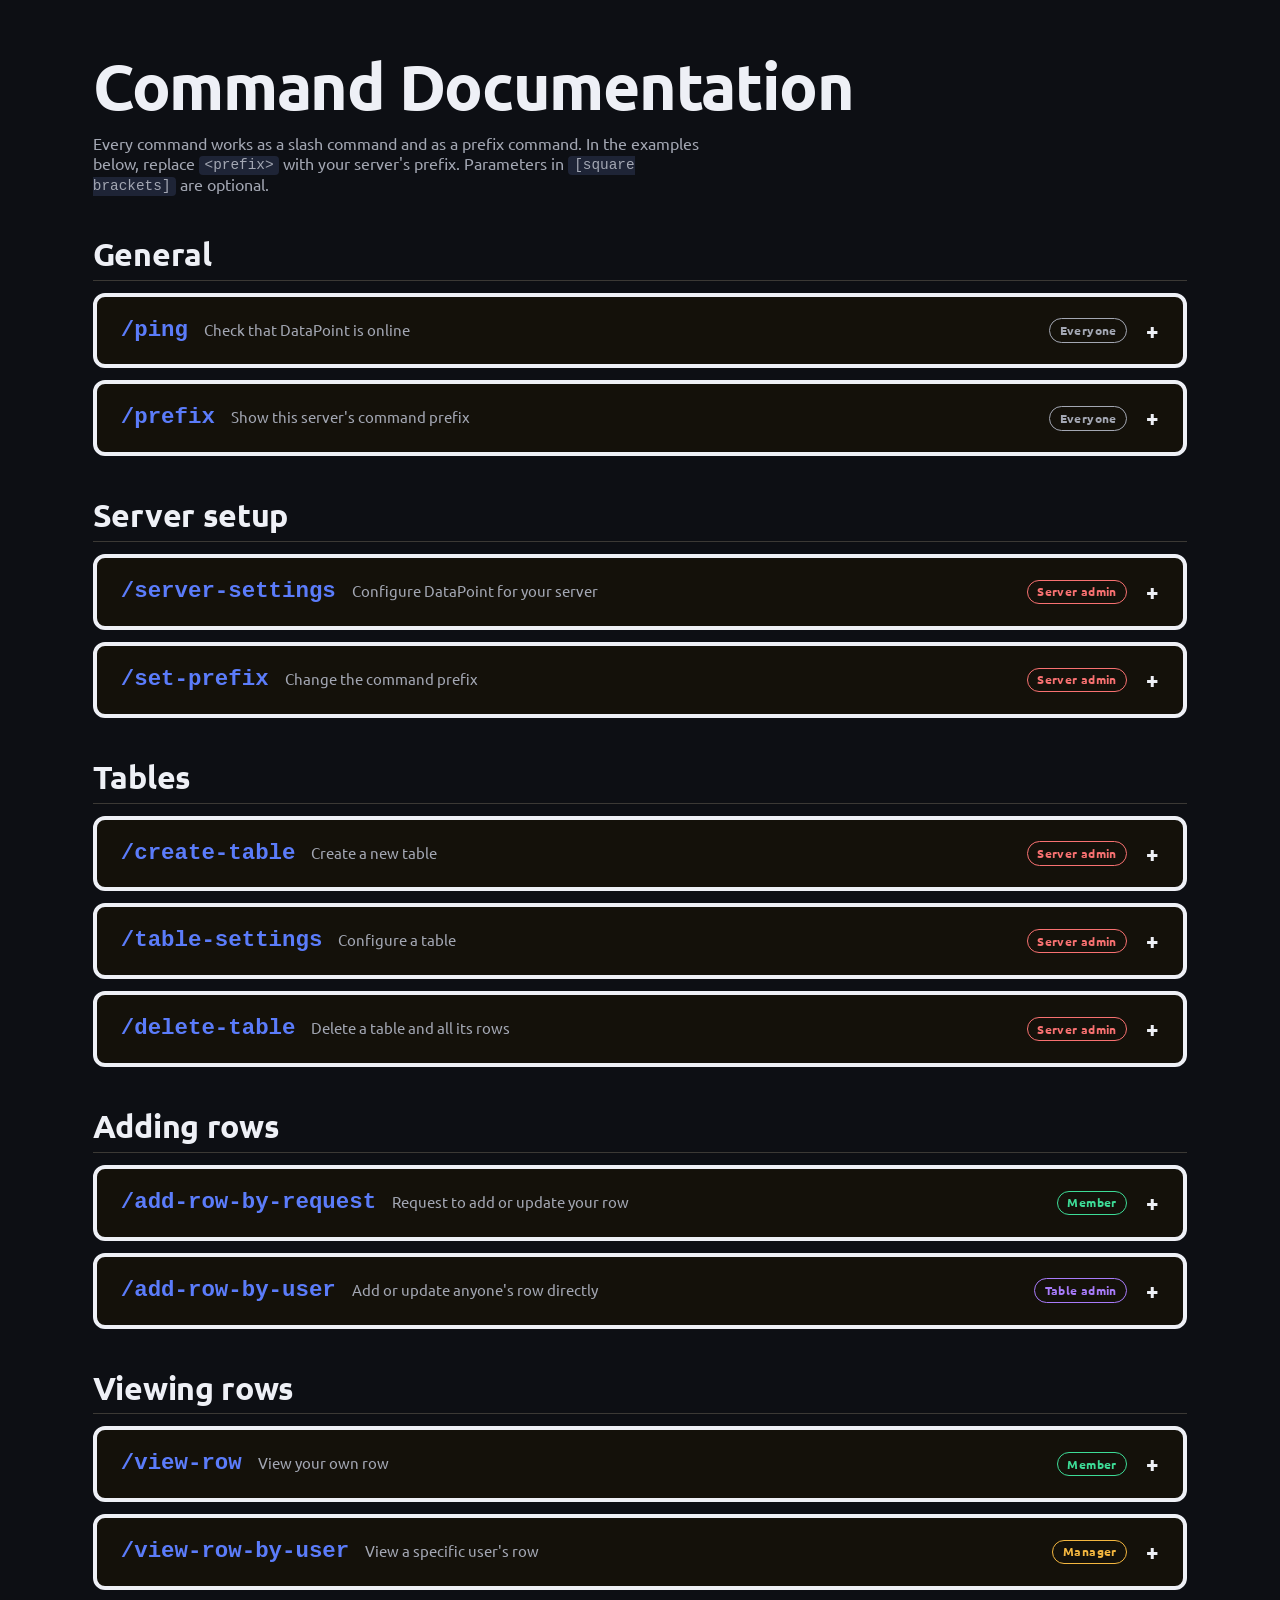
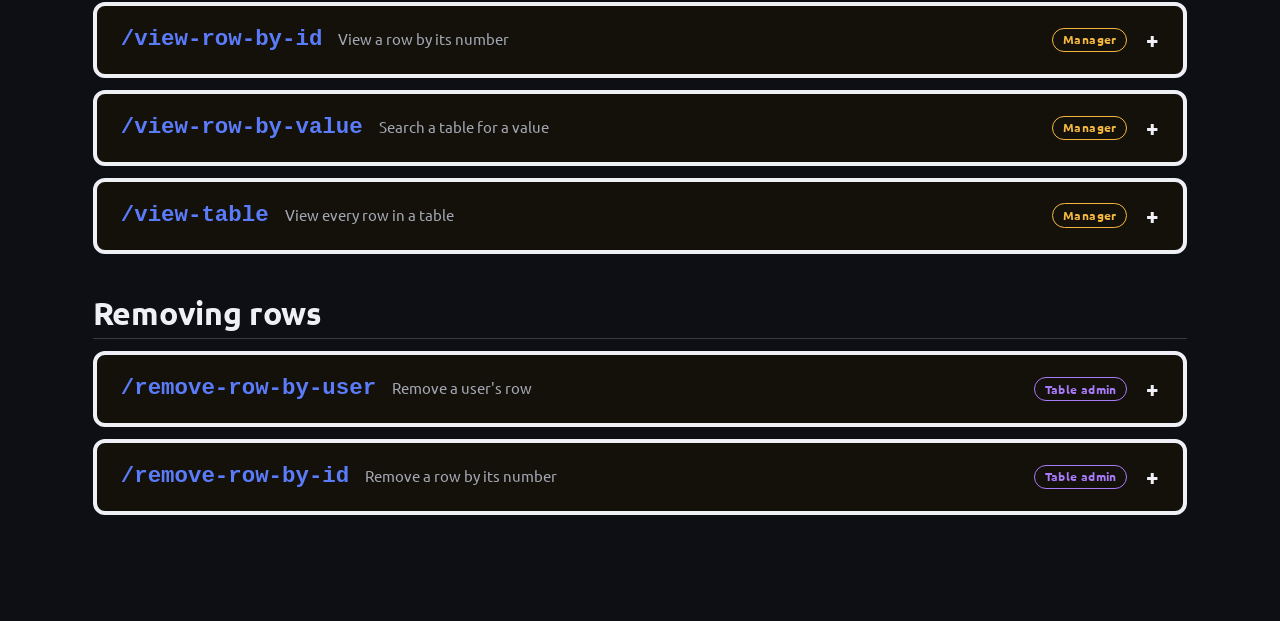
==== documentation.html @ 42a737df "Commit finished site" ====
<!DOCTYPE html>
<html lang="en">
  <head>
    <meta charset="UTF-8"/>
    <meta name="viewport" content="width=device-width, initial-scale=1.0" />
    <link rel="icon" type="image/png" href="xvilogo2.png">
    <title>XVI Studios</title>
    <link rel="preconnect" href="https://fonts.googleapis.com" />
    <link rel="preconnect" href="https://fonts.gstatic.com" crossorigin />

    <link href="https://fonts.googleapis.com/css2?family=Inter:wght@400;500;600;700&family=Space+Grotesk:wght@600;700&display=swap" rel="stylesheet" />
    <link rel="stylesheet" href="style.css"/>
  </head>
  <body style="background-color: var(--color-bg)">
    <div id="header"></div>
    <main class="page-content-dropdown">
        <header class="docs-intro">
            <h1>Command Documentation</h1>
            <p>Every command works as a slash command and as a prefix command. In the examples below, replace <code>&lt;prefix&gt;</code> with your server's prefix. Parameters in <code>[square brackets]</code> are optional.</p>
        </header>

        <!-- ================= General ================= -->
        <section class="docs-section" id="general">
            <h2>General</h2>

            <details class="container-expandable" id="ping">
                <summary>
                    <code class="cmd-name">/ping</code>
                    <span class="cmd-desc">Check that DataPoint is online</span>
                    <span class="perm perm--everyone">Everyone</span>
                </summary>
                <div class="expandable-body">
                    <p>Shows the bot's latency.</p>

                    <h4>Usage</h4>
                    <pre><code>/ping
&lt;prefix&gt;ping</code></pre>

                    <h4>Parameters</h4>
                    <p>None.</p>
                </div>
            </details>

            <details class="container-expandable" id="prefix">
                <summary>
                    <code class="cmd-name">/prefix</code>
                    <span class="cmd-desc">Show this server's command prefix</span>
                    <span class="perm perm--everyone">Everyone</span>
                </summary>
                <div class="expandable-body">
                    <p>Shows the server's prefix.</p>

                    <h4>Usage</h4>
                    <pre><code>/prefix
&lt;prefix&gt;prefix</code></pre>

                    <h4>Parameters</h4>
                    <p>None.</p>
                </div>
            </details>
        </section>

        <!-- ================= Server setup ================= -->
        <section class="docs-section" id="server-setup">
            <h2>Server setup</h2>

            <details class="container-expandable" id="server-settings">
                <summary>
                    <code class="cmd-name">/server-settings</code>
                    <span class="cmd-desc">Configure DataPoint for your server</span>
                    <span class="perm perm--server">Server admin</span>
                </summary>
                <div class="expandable-body">
                    <p>Opens the server settings menu.</p>

                    <h4>Usage</h4>
                    <pre><code>/server-settings
&lt;prefix&gt;server-settings</code></pre>

                    <h4>Parameters</h4>
                    <p>None.</p>

                    <h4>Pages</h4>
                    <ol class="docs-steps">
                        <li><strong>Server admin roles:</strong> roles with full permissions on every table.</li>
                        <li><strong>Member log channel:</strong> where member commands are logged.</li>
                        <li><strong>Manager log channel:</strong> where manager commands are logged.</li>
                        <li><strong>Admin log channel:</strong> where admin commands are logged.</li>
                        <li><strong>Failed attempts:</strong> log commands used without permission.</li>
                        <li><strong>Backups:</strong> where daily backups are sent.</li>
                    </ol>
                </div>
            </details>

            <details class="container-expandable" id="set-prefix">
                <summary>
                    <code class="cmd-name">/set-prefix</code>
                    <span class="cmd-desc">Change the command prefix</span>
                    <span class="perm perm--server">Server admin</span>
                </summary>
                <div class="expandable-body">
                    <p>Changes the server's prefix.</p>

                    <h4>Usage</h4>
                    <pre><code>/set-prefix prefix:&lt;prefix&gt; [include_space:True]
&lt;prefix&gt;set-prefix &lt;new prefix&gt; [true]</code></pre>

                    <h4>Parameters</h4>
                    <table class="docs-table">
                        <thead>
                            <tr><th>Name</th><th>Required</th><th>Description</th></tr>
                        </thead>
                        <tbody>
                            <tr><td><code>prefix</code></td><td>Yes</td><td>The new prefix (max 3 characters).</td></tr>
                            <tr><td><code>include_space</code></td><td>No</td><td>Adds a space after the prefix.</td></tr>
                        </tbody>
                    </table>
                </div>
            </details>
        </section>

        <!-- ================= Tables ================= -->
        <section class="docs-section" id="tables">
            <h2>Tables</h2>

            <details class="container-expandable" id="create-table">
                <summary>
                    <code class="cmd-name">/create-table</code>
                    <span class="cmd-desc">Create a new table</span>
                    <span class="perm perm--server">Server admin</span>
                </summary>
                <div class="expandable-body">
                    <p>Creates a new table.</p>

                    <h4>Usage</h4>
                    <pre><code>/create-table name:&lt;table name&gt;
&lt;prefix&gt;create-table &lt;table name&gt;</code></pre>

                    <h4>Parameters</h4>
                    <table class="docs-table">
                        <thead>
                            <tr><th>Name</th><th>Required</th><th>Description</th></tr>
                        </thead>
                        <tbody>
                            <tr><td><code>name</code></td><td>Yes</td><td>The table's name (max 50 characters).</td></tr>
                        </tbody>
                    </table>
                </div>
            </details>

            <details class="container-expandable" id="table-settings">
                <summary>
                    <code class="cmd-name">/table-settings</code>
                    <span class="cmd-desc">Configure a table</span>
                    <span class="perm perm--server">Server admin</span>
                </summary>
                <div class="expandable-body">
                    <p>Opens the settings menu for a table.</p>

                    <h4>Usage</h4>
                    <pre><code>/table-settings table_name:&lt;table name&gt;
&lt;prefix&gt;table-settings &lt;table name&gt;</code></pre>

                    <h4>Parameters</h4>
                    <table class="docs-table">
                        <thead>
                            <tr><th>Name</th><th>Required</th><th>Description</th></tr>
                        </thead>
                        <tbody>
                            <tr><td><code>table_name</code></td><td>Yes</td><td>The table to configure.</td></tr>
                        </tbody>
                    </table>

                    <h4>Pages</h4>
                    <ol class="docs-steps">
                        <li><strong>Rename table:</strong> change the table's name.</li>
                        <li><strong>Manage columns:</strong> add or remove columns.</li>
                        <li><strong>Member roles:</strong> can request rows and view their own.</li>
                        <li><strong>Manager roles:</strong> can review requests and view the whole table.</li>
                        <li><strong>Admin roles:</strong> can add and remove any row.</li>
                        <li><strong>Request channel:</strong> where requests are sent.</li>
                        <li><strong>Request pings:</strong> ping managers on new requests.</li>
                    </ol>
                </div>
            </details>

            <details class="container-expandable" id="delete-table">
                <summary>
                    <code class="cmd-name">/delete-table</code>
                    <span class="cmd-desc">Delete a table and all its rows</span>
                    <span class="perm perm--server">Server admin</span>
                </summary>
                <div class="expandable-body">
                    <p>Permanently deletes a table.</p>

                    <h4>Usage</h4>
                    <pre><code>/delete-table name:&lt;table name&gt;
&lt;prefix&gt;delete-table &lt;table name&gt;</code></pre>

                    <h4>Parameters</h4>
                    <table class="docs-table">
                        <thead>
                            <tr><th>Name</th><th>Required</th><th>Description</th></tr>
                        </thead>
                        <tbody>
                            <tr><td><code>name</code></td><td>Yes</td><td>The table to delete.</td></tr>
                        </tbody>
                    </table>
                </div>
            </details>
        </section>

        <!-- ================= Adding rows ================= -->
        <section class="docs-section" id="adding-rows">
            <h2>Adding rows</h2>

            <details class="container-expandable" id="add-row-by-request">
                <summary>
                    <code class="cmd-name">/add-row-by-request</code>
                    <span class="cmd-desc">Request to add or update your row</span>
                    <span class="perm perm--member">Member</span>
                </summary>
                <div class="expandable-body">
                    <p>Requests to add or update your row. A manager must approve it.</p>

                    <h4>Usage</h4>
                    <pre><code>/add-row-by-request name:&lt;table name&gt;
&lt;prefix&gt;add-row-by-request &lt;table name&gt; &lt;value 1&gt; &lt;value 2&gt; ...</code></pre>

                    <h4>Parameters</h4>
                    <table class="docs-table">
                        <thead>
                            <tr><th>Name</th><th>Required</th><th>Description</th></tr>
                        </thead>
                        <tbody>
                            <tr><td><code>name</code></td><td>Yes</td><td>The table to add your row to.</td></tr>
                            <tr><td><code>values</code></td><td>Prefix only</td><td>One value per column, in order.</td></tr>
                        </tbody>
                    </table>
                </div>
            </details>

            <details class="container-expandable" id="add-row-by-user">
                <summary>
                    <code class="cmd-name">/add-row-by-user</code>
                    <span class="cmd-desc">Add or update anyone's row directly</span>
                    <span class="perm perm--admin">Table admin</span>
                </summary>
                <div class="expandable-body">
                    <p>Adds or updates a user's row without approval.</p>

                    <h4>Usage</h4>
                    <pre><code>/add-row-by-user name:&lt;table name&gt; user:&lt;@user&gt;
&lt;prefix&gt;add-row-by-user &lt;table name&gt; &lt;@user&gt; &lt;value 1&gt; &lt;value 2&gt; ...</code></pre>

                    <h4>Parameters</h4>
                    <table class="docs-table">
                        <thead>
                            <tr><th>Name</th><th>Required</th><th>Description</th></tr>
                        </thead>
                        <tbody>
                            <tr><td><code>name</code></td><td>Yes</td><td>The table to add the row to.</td></tr>
                            <tr><td><code>user</code></td><td>Yes</td><td>The user whose row to add or update.</td></tr>
                            <tr><td><code>values</code></td><td>Prefix only</td><td>One value per column, in order.</td></tr>
                        </tbody>
                    </table>
                </div>
            </details>
        </section>

        <!-- ================= Viewing rows ================= -->
        <section class="docs-section" id="viewing-rows">
            <h2>Viewing rows</h2>
            
            <details class="container-expandable" id="view-row">
                <summary>
                    <code class="cmd-name">/view-row</code>
                    <span class="cmd-desc">View your own row</span>
                    <span class="perm perm--member">Member</span>
                </summary>
                <div class="expandable-body">
                    <p>Shows your row.</p>

                    <h4>Usage</h4>
                    <pre><code>/view-row name:&lt;table name&gt; [view_raw:True]
&lt;prefix&gt;view-row &lt;table name&gt; [file]</code></pre>

                    <h4>Parameters</h4>
                    <table class="docs-table">
                        <thead>
                            <tr><th>Name</th><th>Required</th><th>Description</th></tr>
                        </thead>
                        <tbody>
                            <tr><td><code>name</code></td><td>Yes</td><td>The table to look in.</td></tr>
                            <tr><td><code>view_raw</code></td><td>No</td><td>Send the result as a <code>.txt</code> file.</td></tr>
                        </tbody>
                    </table>
                </div>
            </details>

            <details class="container-expandable" id="view-row-by-user">
                <summary>
                    <code class="cmd-name">/view-row-by-user</code>
                    <span class="cmd-desc">View a specific user's row</span>
                    <span class="perm perm--manager">Manager</span>
                </summary>
                <div class="expandable-body">
                    <p>Shows a user's row.</p>

                    <h4>Usage</h4>
                    <pre><code>/view-row-by-user name:&lt;table name&gt; user:&lt;@user&gt; [view_raw:True]
&lt;prefix&gt;view-row-by-user &lt;table name&gt; &lt;@user&gt; [file]</code></pre>

                    <h4>Parameters</h4>
                    <table class="docs-table">
                        <thead>
                            <tr><th>Name</th><th>Required</th><th>Description</th></tr>
                        </thead>
                        <tbody>
                            <tr><td><code>name</code></td><td>Yes</td><td>The table to look in.</td></tr>
                            <tr><td><code>user</code></td><td>Yes</td><td>The user whose row to show.</td></tr>
                            <tr><td><code>view_raw</code></td><td>No</td><td>Send the result as a <code>.txt</code> file.</td></tr>
                        </tbody>
                    </table>
                </div>
            </details>

            <details class="container-expandable" id="view-row-by-id">
                <summary>
                    <code class="cmd-name">/view-row-by-id</code>
                    <span class="cmd-desc">View a row by its number</span>
                    <span class="perm perm--manager">Manager</span>
                </summary>
                <div class="expandable-body">
                    <p>Shows a row by its number.</p>

                    <h4>Usage</h4>
                    <pre><code>/view-row-by-id name:&lt;table name&gt; row:&lt;number&gt; [view_raw:True]
&lt;prefix&gt;view-row-by-id &lt;table name&gt; &lt;number&gt; [file]</code></pre>

                    <h4>Parameters</h4>
                    <table class="docs-table">
                        <thead>
                            <tr><th>Name</th><th>Required</th><th>Description</th></tr>
                        </thead>
                        <tbody>
                            <tr><td><code>name</code></td><td>Yes</td><td>The table to look in.</td></tr>
                            <tr><td><code>row</code></td><td>Yes</td><td>The row number.</td></tr>
                            <tr><td><code>view_raw</code></td><td>No</td><td>Send the result as a <code>.txt</code> file.</td></tr>
                        </tbody>
                    </table>
                </div>
            </details>

            <details class="container-expandable" id="view-row-by-value">
                <summary>
                    <code class="cmd-name">/view-row-by-value</code>
                    <span class="cmd-desc">Search a table for a value</span>
                    <span class="perm perm--manager">Manager</span>
                </summary>
                <div class="expandable-body">
                    <p>Finds rows containing the search text.</p>

                    <h4>Usage</h4>
                    <pre><code>/view-row-by-value name:&lt;table name&gt; query:&lt;text&gt; [view_raw:True]
&lt;prefix&gt;view-row-by-value &lt;table name&gt; &lt;text&gt; [file]</code></pre>

                    <h4>Parameters</h4>
                    <table class="docs-table">
                        <thead>
                            <tr><th>Name</th><th>Required</th><th>Description</th></tr>
                        </thead>
                        <tbody>
                            <tr><td><code>name</code></td><td>Yes</td><td>The table to search.</td></tr>
                            <tr><td><code>query</code></td><td>Yes</td><td>The text to search for.</td></tr>
                            <tr><td><code>view_raw</code></td><td>No</td><td>Send the result as a <code>.txt</code> file.</td></tr>
                        </tbody>
                    </table>
                </div>
            </details>

            <details class="container-expandable" id="view-table">
                <summary>
                    <code class="cmd-name">/view-table</code>
                    <span class="cmd-desc">View every row in a table</span>
                    <span class="perm perm--manager">Manager</span>
                </summary>
                <div class="expandable-body">
                    <p>Shows every row in the table.</p>

                    <h4>Usage</h4>
                    <pre><code>/view-table name:&lt;table name&gt; [view_raw:True]
&lt;prefix&gt;view-table &lt;table name&gt; [file]</code></pre>

                    <h4>Parameters</h4>
                    <table class="docs-table">
                        <thead>
                            <tr><th>Name</th><th>Required</th><th>Description</th></tr>
                        </thead>
                        <tbody>
                            <tr><td><code>name</code></td><td>Yes</td><td>The table to show.</td></tr>
                            <tr><td><code>view_raw</code></td><td>No</td><td>Send the result as a <code>.txt</code> file.</td></tr>
                        </tbody>
                    </table>
                </div>
            </details>
        </section>

        <!-- ================= Removing rows ================= -->
        <section class="docs-section" id="removing-rows">
            <h2>Removing rows</h2>

            <details class="container-expandable" id="remove-row-by-user">
                <summary>
                    <code class="cmd-name">/remove-row-by-user</code>
                    <span class="cmd-desc">Remove a user's row</span>
                    <span class="perm perm--admin">Table admin</span>
                </summary>
                <div class="expandable-body">
                    <p>Removes a user's row.</p>

                    <h4>Usage</h4>
                    <pre><code>/remove-row-by-user name:&lt;table name&gt; user:&lt;@user&gt;
&lt;prefix&gt;remove-row-by-user &lt;table name&gt; &lt;@user&gt;</code></pre>

                    <h4>Parameters</h4>
                    <table class="docs-table">
                        <thead>
                            <tr><th>Name</th><th>Required</th><th>Description</th></tr>
                        </thead>
                        <tbody>
                            <tr><td><code>name</code></td><td>Yes</td><td>The table to remove the row from.</td></tr>
                            <tr><td><code>user</code></td><td>Yes</td><td>The user whose row to remove.</td></tr>
                        </tbody>
                    </table>
                </div>
            </details>

            <details class="container-expandable" id="remove-row-by-id">
                <summary>
                    <code class="cmd-name">/remove-row-by-id</code>
                    <span class="cmd-desc">Remove a row by its number</span>
                    <span class="perm perm--admin">Table admin</span>
                </summary>
                <div class="expandable-body">
                    <p>Removes a row by its number.</p>

                    <h4>Usage</h4>
                    <pre><code>/remove-row-by-id name:&lt;table name&gt; row:&lt;number&gt;
&lt;prefix&gt;remove-row-by-id &lt;table name&gt; &lt;number&gt;</code></pre>

                    <h4>Parameters</h4>
                    <table class="docs-table">
                        <thead>
                            <tr><th>Name</th><th>Required</th><th>Description</th></tr>
                        </thead>
                        <tbody>
                            <tr><td><code>name</code></td><td>Yes</td><td>The table to remove the row from.</td></tr>
                            <tr><td><code>row</code></td><td>Yes</td><td>The row number.</td></tr>
                        </tbody>
                    </table>
                </div>
            </details>
        </section>
    </main>

    <script src="main.js"></script>
  </body>
</html>
---- style.css ----
@import url("https://fonts.googleapis.com/css2?family=Ubuntu:ital,wght@0,400;0,500;0,700;1,500&display=swap");

:root {
  --font-body:    "Ubuntu", system-ui, sans-serif;
  --font-display: "Ubuntu", system-ui, sans-serif;
  --font-accent:  "Chakra Petch", system-ui, sans-serif;
  --color-bg:        #0d0f14;
  --color-header:    #11141a;
  --color-surface:   #171b27;
  --color-surface-offset:   #1e2436;
  --color-border:    #000c2b;
  --color-border-dull:    #3b3935;

  --color-primary:   #000c2b;
  --color-on-primary:#14110a;  
  --color-accent:    #5B7CFA; 

  --color-roadmap-accent:    #044b11; 
  --color-pinned-accent:    #850b0b; 

  --color-text:      #eef0f6;
  --color-muted:     #515359;
  --color-itchio: rgb(97, 99, 103);
  --color-discord: #5865F2;

--color-status-progress:      #F4B73F; 
--color-status-done:          #3DDC97;  
--color-status-planned:       #2b5bb6;  
--color-status-considering: #A87BFA; 
interpolate-size: allow-keywords;

}
html {
    margin: 0;
    padding: 0;
    font-size: 16px;
    -webkit-font-smoothing: antialiased;
    max-width: 100%;
    overflow-x: hidden;
}
body {
    font-family: var(--font-body);
    background-color: var(--color-bg);
    color: var(--color-text);
    max-width: 100%;
    overflow-x: hidden !important;
    display: flex;
    flex-direction: column;
    margin: 0;
    padding: 0;
    width: 100%;
}

.container-invisible
{
  box-sizing: border-box;
  display: flex;
  flex-direction: column;
  align-items: center;
  margin: 0 auto;
  padding: 2rem 2rem 2rem;
  gap: 1rem;
  width: 100%;
  overflow-x: hidden !important;
}
.container
{
  box-sizing: border-box;
  background: var(--color-on-primary);
  border: 4px solid var(--color-text);
  border-radius: 12px;
  display: flex;
  flex-direction: column;
  align-items: center;
  align-self: center;
  margin: 0 auto;
  padding: 2rem 2rem 2rem;
  gap: 1rem;
  width: 90%;
  overflow-x: hidden !important;
}
.container-expandable
{
  box-sizing: border-box;
  display: block;
  width: min(1100px, 90%);
  margin: 1rem auto;
  padding: 1rem 1.5rem;
  background: var(--color-on-primary);
  border: 4px solid var(--color-text);
  border-radius: 12px;
  text-align: left;
  overflow: hidden;
}
.container-expandable summary {
  position: relative;
  display: flex;
  flex-wrap: wrap;
  align-items: baseline;
  gap: 0.25rem 1rem;
  padding-right: 2rem; /* room for the +/× indicator */
  cursor: pointer;
  font-family: var(--font-display);
  font-size: clamp(1.1rem, 2vw, 1.4rem);
  font-weight: 700;
  list-style: none;
}
.container-expandable summary::-webkit-details-marker {
  display: none;
}
.container-expandable summary::after {
  content: "+";
  position: absolute;
  right: 0;
  transition: transform 0.3s ease;
}
.container-expandable[open] summary::after {
  transform: rotate(45deg);
}
.container-expandable::details-content {
  height: 0;
  opacity: 0;
  overflow: hidden;
  transition: height 0.3s ease, opacity 0.3s ease, content-visibility 0.3s allow-discrete;
}
.container-expandable[open]::details-content {
  height: auto;
  opacity: 1;
}
.expandable-body {
  padding-top: 0.75rem;
  text-align: left;
}
/* Headings are centered site-wide; keep them left-aligned inside expandable boxes. */
.expandable-body :is(h1, h2, h3, h4, h5, h6) { text-align: left; }
.expandable-body > :first-child { margin-top: 0; }

/* ---------- Documentation page ---------- */
:root {
  --font-mono: ui-monospace, "SF Mono", Menlo, Consolas, monospace;
  --color-muted-light: #a3a7b3; /* readable secondary text */
}
.docs-intro {
  width: min(1100px, 90%);
  margin: 0 auto 1.5rem;
  text-align: left;
}
.docs-intro h1 {
  text-align: left;
  margin: 0 0 0.5rem;
}
.docs-intro p {
  margin: 0;
  color: var(--color-muted-light);
}
/* Command name in the summary line, e.g. "/ping" */
.cmd-name {
  font-family: var(--font-mono);
  font-size: 1em;
  color: var(--color-accent);
  background: none;
  padding: 0;
}
/* Short description next to the command name */
.cmd-desc {
  font-family: var(--font-body);
  font-size: 0.95rem;
  font-weight: 400;
  color: var(--color-muted-light);
}
.expandable-body {
  border-top: 1px solid var(--color-border-dull);
  margin-top: 0.75rem;
  padding-top: 1rem;
  line-height: 1.6;
}
.expandable-body p {
  max-width: none;
  margin: 0 0 0.75rem;
}
/* Section labels: Usage, Parameters, Permissions... */
.expandable-body h4 {
  margin: 1.25rem 0 0.4rem;
  font-size: 0.8rem;
  letter-spacing: 0.08em;
  text-transform: uppercase;
  color: var(--color-muted-light);
}
/* Inline code, e.g. `-` or `table_name` */
.expandable-body code,
.docs-intro code,
.docs-section > p code,
.docs-section li code {
  font-family: var(--font-mono);
  font-size: 0.9em;
  background: var(--color-surface-offset);
  padding: 0.1em 0.4em;
  border-radius: 4px;
}
/* Code blocks for usage examples */
.expandable-body pre {
  margin: 0 0 0.75rem;
  padding: 0.75rem 1rem;
  background: var(--color-surface);
  border: 1px solid var(--color-border-dull);
  border-radius: 8px;
  overflow-x: auto;
}
.expandable-body pre code {
  background: none;
  padding: 0;
  font-size: 0.9rem;
}
.docs-table {
  width: 100%;
  border-collapse: collapse;
  margin-bottom: 0.75rem;
  font-size: 0.95rem;
}
.docs-table th,
.docs-table td {
  text-align: left;
  vertical-align: top;
  padding: 0.5rem 0.75rem;
  border-bottom: 1px solid var(--color-border-dull);
}
.docs-table th {
  font-size: 0.8rem;
  letter-spacing: 0.05em;
  text-transform: uppercase;
  color: var(--color-muted-light);
}
.docs-steps {
  margin: 0;
  padding-left: 1.5rem;
}
.docs-steps li {
  margin-bottom: 0.4rem;
}
/* A group of commands, e.g. "Viewing rows" */
.docs-section {
  width: min(1100px, 90%);
  margin: 2.5rem auto 0;
  text-align: left;
  line-height: 1.6;
  scroll-margin-top: 80px; /* keeps headings clear of the sticky top bar */
}
.docs-section > h2,
.docs-section > h3 {
  text-align: left;
}
.docs-section > h2 {
  margin: 0 0 0.75rem;
  padding-bottom: 0.4rem;
  border-bottom: 1px solid var(--color-border-dull);
}
.docs-section > h3 {
  margin: 1.5rem 0 0.5rem;
  font-size: 1.1rem;
}
.docs-section > p {
  max-width: none;
  margin: 0 0 0.75rem;
  color: var(--color-muted-light);
}
/* Expandable boxes inside a section already get their width from the section */
.docs-section .container-expandable {
  width: 100%;
  margin: 0.75rem 0;
}
.docs-section .container-expandable[id],
.docs-section[id] {
  scroll-margin-top: 80px;
}
.docs-section a,
.expandable-body a {
  color: var(--color-accent);
  text-decoration: none;
}
.docs-section a:hover,
.expandable-body a:hover {
  text-decoration: underline;
}
/* Permission badges */
.perm {
  display: inline-block;
  padding: 0.1rem 0.6rem;
  border-radius: 999px;
  font-family: var(--font-body);
  font-size: 0.75rem;
  font-weight: 700;
  letter-spacing: 0.03em;
  white-space: nowrap;
  border: 1px solid currentColor;
}
.container-expandable summary .perm {
  margin-left: auto; /* push the badge to the right, before the +/× */
  align-self: center;
}
.perm--everyone { color: var(--color-muted-light); }
.perm--member   { color: var(--color-status-done); }
.perm--manager  { color: var(--color-status-progress); }
.perm--admin    { color: var(--color-status-considering); }
.perm--server   { color: #f87171; }
.expandable-body > :last-child  { margin-bottom: 0; }

.container-small
{
  box-sizing: border-box;
  min-width: 1200px;
  max-width: 1000px;
  background: var(--color-on-primary);
  border: 3px solid var(--color-text);
  border-radius: 12px;
  display: flex;
  flex-direction: column;
  align-items: center;
  align-self: center;
  margin: 0 auto;
  padding: .5rem .5rem .5rem;
  gap: 1rem;
  width: 90%;
  overflow-x: hidden !important;
}
.stack{
  display: flex;
  flex-direction: column;
  gap: 15rem;
}
h1, h2, h3, h4, h5, h6, h7 {
  text-align: center;
  text-transform: none;
  font-family:  var(--font-display);
  line-height:  1.2;
  font-weight:  700;
  color:        var(--color-text);
}


h1 { font-size: clamp(3rem, 5vw, 4rem); letter-spacing: -0.02em; }
h2 { font-size: clamp(1.4rem, 2.5vw, 2rem); letter-spacing: -0.01em; margin-top: 2.5rem; }
h3 { font-size: clamp(1.25rem, 2.2vw, 1.75rem); }
h4 { font-size: clamp(1rem, 2vw, 1.5rem); }
h5{ font-size: clamp(.9em, 1.8vw, 1.2rem); }
h6{ font-size: clamp(.8em, 1.6vw, 1rem); }
h7 {font-size: 0.75rem;font-weight: 600;letter-spacing: 0.08em;color: var(--color-muted);margin-top: 1.5rem;}

p  { max-width: 68ch; margin-top: 0.75rem; }

.italic-text
{
  font-family: var(--font-accent);
  font-style: italic;
  font-weight: 700;
  color: var(--color-muted);

}
.stat-number
{
  font-weight: 700;
  color: var(--color-text);
}

.banner {
    width: 100%;
}

.banner img {
    mask-image: linear-gradient(to bottom, #000 200%, transparent 100%);
    -webkit-mask-image: linear-gradient(to bottom, #000 2.5vw, transparent 100%);
    display: block;
    width: 100%;
    height: auto;
}
.logo {
  width:  38px;
  height: 38px;
  flex-shrink: 0;
}
.topbar {
  position:         sticky;
  top:              0;
  z-index:          100;
  display:          flex;
  align-items:      center;
  justify-content:  space-between;
  padding:          0 2rem;
  height:           60px;
  background:       var(--color-surface);
  border-bottom:    1px solid var(--color-border);
  backdrop-filter:  blur(8px);
}
.topbar-wordmark {
  font-family:    var(--font-display);
  font-size:      1.1rem;
  font-weight:    700;
  letter-spacing: -0.01em;
  color:          var(--color-text);
}
.topbar-logo {
  display:     flex;
  align-items: center;
  gap:         0.65rem;
}

.topbar-nav {
  display:    flex;
  align-items: center;
  gap:        1.75rem;
}

.nav-link {
  font-family: var(--font-display);
  font-size:   0.9rem;
  font-weight: 500;
  color:       var(--color-muted);
  transition:  color 0.15s ease;
}

.nav-link:hover {
  color: var(--color-text);
}

.dropdown {
  position: relative;
}

.dropdown-trigger {
  display:     flex;
  align-items: center;
  gap:         0.3rem;
  font-family: var(--font-body);
  font-size:   0.9rem;
  font-weight: 500;
  color:       var(--color-muted);
  background:  none;
  border:      none;
  cursor:      pointer;
  padding:     0;
  transition:  color 0.15s ease;
}

.dropdown-trigger:hover,
.dropdown.open .dropdown-trigger {
  color: var(--color-text);
}

.dropdown-chevron {
  width:      10px;
  height:     10px;
  transition: transform 0.2s ease;
}

.dropdown.open .dropdown-chevron {
  transform: rotate(180deg);
}

.dropdown-panel {
  position:      absolute;
  top:           calc(100% + 10px);
  right:         0;
  left:          auto;
  min-width:     200px;
  font-family: var(--font-body);
  background:    var(--color-surface);
  border:        1px solid var(--color-border);
  border-radius: var(--radius-md);
  padding:       0.4rem;
  box-shadow:    0 8px 24px rgba(0,0,0,0.4);
  opacity:       0;
  visibility:    hidden;
  transform:     translateY(-4px);
  transition:    opacity 0.15s ease, transform 0.15s ease, visibility 0.15s;
}

.dropdown.open .dropdown-panel {
  opacity:    1;
  visibility: visible;
  transform:  translateY(0);
}

.dropdown-group-label {
  display:        block;
  padding:        0.4rem 0.75rem 0.2rem;
  font-size:      0.7rem;
  font-weight:    600;
  letter-spacing: 0.08em;
  font-family: var(--font-body);
  text-transform: uppercase;
  color:          var(--color-muted);
}

.dropdown-item {
  display:       block;
  padding:       0.5rem 0.75rem;
  font-size:     0.875rem;
  font-weight:   500;
  font-family: var(--font-body);
  color:         var(--color-text);
  border-radius: var(--radius-sm);
  transition:    background 0.1s ease;
}

.dropdown-item:hover {
  background: var(--color-border);
}
.roadmap {
  display: flex;
  flex-direction: row;
  flex-wrap: wrap;
  align-items: stretch;
  font-family: var(--font-display);
  gap: 1.5rem;
  width: 100%;
}
.page-content {
  display: flex;
  flex-direction: row;
  flex-wrap: wrap;
  text-align: center;
  max-width: 1400px;
  margin:    0 auto;
  padding:   3rem 2rem 6rem;
}
.page-content-dropdown {
  box-sizing: border-box;
  width: 100%;
  max-width: 1400px;
  margin:    0 auto;
  padding:   3rem 2rem 6rem;
  text-align: center;
}
.roadmap-box{
  display: flex;
  flex-direction: column;
  align-items: center;
  box-sizing: border-box;
  width: 200px;
  min-height: 300px;
  padding: 0px;
  border: 5px solid var(--color-border-dull);
  background-color: var(--color-surface);
  overflow-wrap: anywhere;
}
.roadmap-box > h5 {
  margin: 0.75rem 0.5rem;
}
.roadmap-box-title{
  display:flex;
  justify-content: center;
  align-items: center;
  text-align: center;
  box-sizing: border-box;
  width: 100%;
  min-height: 50px;
  padding: 0.5rem;
  margin:  0px;
  background-color: var(--color-header);
}
.roadmap-box-title h3 {
  margin: 0;
  font-size: clamp(2rem, 2.1rem, 1.9rem);
}
.roadmap-status h4 {
  margin: 0;
}
.roadmap-status{
  display:flex;
  justify-content: center;
  align-items: center;
  width: 100%;
  height: 50px;
  padding: 0px;
  margin: auto 0 1rem;
  box-sizing: border-box;
  color: var(--color-on-primary);
  font-weight: 600;
}
.roadmap-status--completed  { background-color: var(--color-status-done); }
.roadmap-status--progress   { background-color: var(--color-status-progress); }
.roadmap-status--planned { background-color: var(--color-status-planned); }
.roadmap-status--considering   { background-color: var(--color-status-considering); }
.link-row {
  display: grid;
  grid-template-columns: repeat(auto-fit, minmax(600px, 400px));
  grid-auto-rows: 1fr;  
  justify-content: center;
  gap: 1rem;
  width: 100%;
}

.link-box {
  display: flex;
  align-items: center;
  width: 600px;
  gap: 1rem;
  min-height: 140px;
  padding: 1.25rem 1.5rem;
  box-sizing: border-box;
  border: 4px solid var(--color-border);
  border-radius: var(--radius-lg);
  text-decoration: none;
  color: inherit;
  overflow: hidden;   
  transition: transform 0.2s ease, border-color 0.2s ease, box-shadow 0.2s ease;
}

.link-box h3 {
  flex: 1;
  min-width: 0;
  margin: 0;
  text-align: left;
  font-size: clamp(1.7rem, 1.9vw, 1.4rem);
  line-height: 1.3;
}

.link-box img {
  width: 98px;
  height: 98px;
  margin-left: auto;
  flex-shrink: 0;
  object-fit: contain;
  transition: transform 0.25s ease;
}

.link-box img.link-box-logo {
  width: auto;
  height: 64px;
}

.link-box:hover,
.link-box:focus-visible {
  transform: translateY(-4px);
  border-color: var(--color-primary);
  box-shadow: var(--shadow-glow);
  outline: none;
}

.link-box--discord {background: transparent; border: 4px solid var(--color-text); border-radius: 10px;}
.link-box--invite  {background: transparent;  border: 4px solid var(--color-text); border-radius: 10px;}
.text-box{
  max-width: 800px;
  border-radius: 8px;
  display: flex;
  align-items: center;
  
}
.intro-text em {
  font-family: var(--font-body);
  font-style: italic;
  font-weight: 600;
  color: var(--color-primary);
}
.pinned-box {
  display: flex;
  align-items: center;
  gap: 1rem;
  max-height: 50px;
  max-width: 600px;
  min-width: 600px;
  padding: 1.25rem 1.5rem;
  box-sizing: border-box;
  border: 3px solid var(--color-border-dull);
  border-radius: 12px;
  text-decoration: none;
  color: inherit;
  overflow: hidden;   
  transition: transform 0.2s ease, border-color 0.2s ease, box-shadow 0.2s ease;
}
.pinned-box:hover,
.pinned-box:focus-visible {
  transform: translateY(-4px);
  background-color: var(--color-header);
  border-color: var(--color-border);
  box-shadow: var(--shadow-glow);
  outline: none;
}
/* .list
{
  padding: 0;
  display: grid;
  grid-template-columns: repeat(auto-fill, minmax(200px, 1fr));
}
.list-cards
{
  align-items: center;
  text-align: center;
  display: flex;
  max-height: 50px;
  border: 1px solid #ddd;
  border-radius: 12px;} */
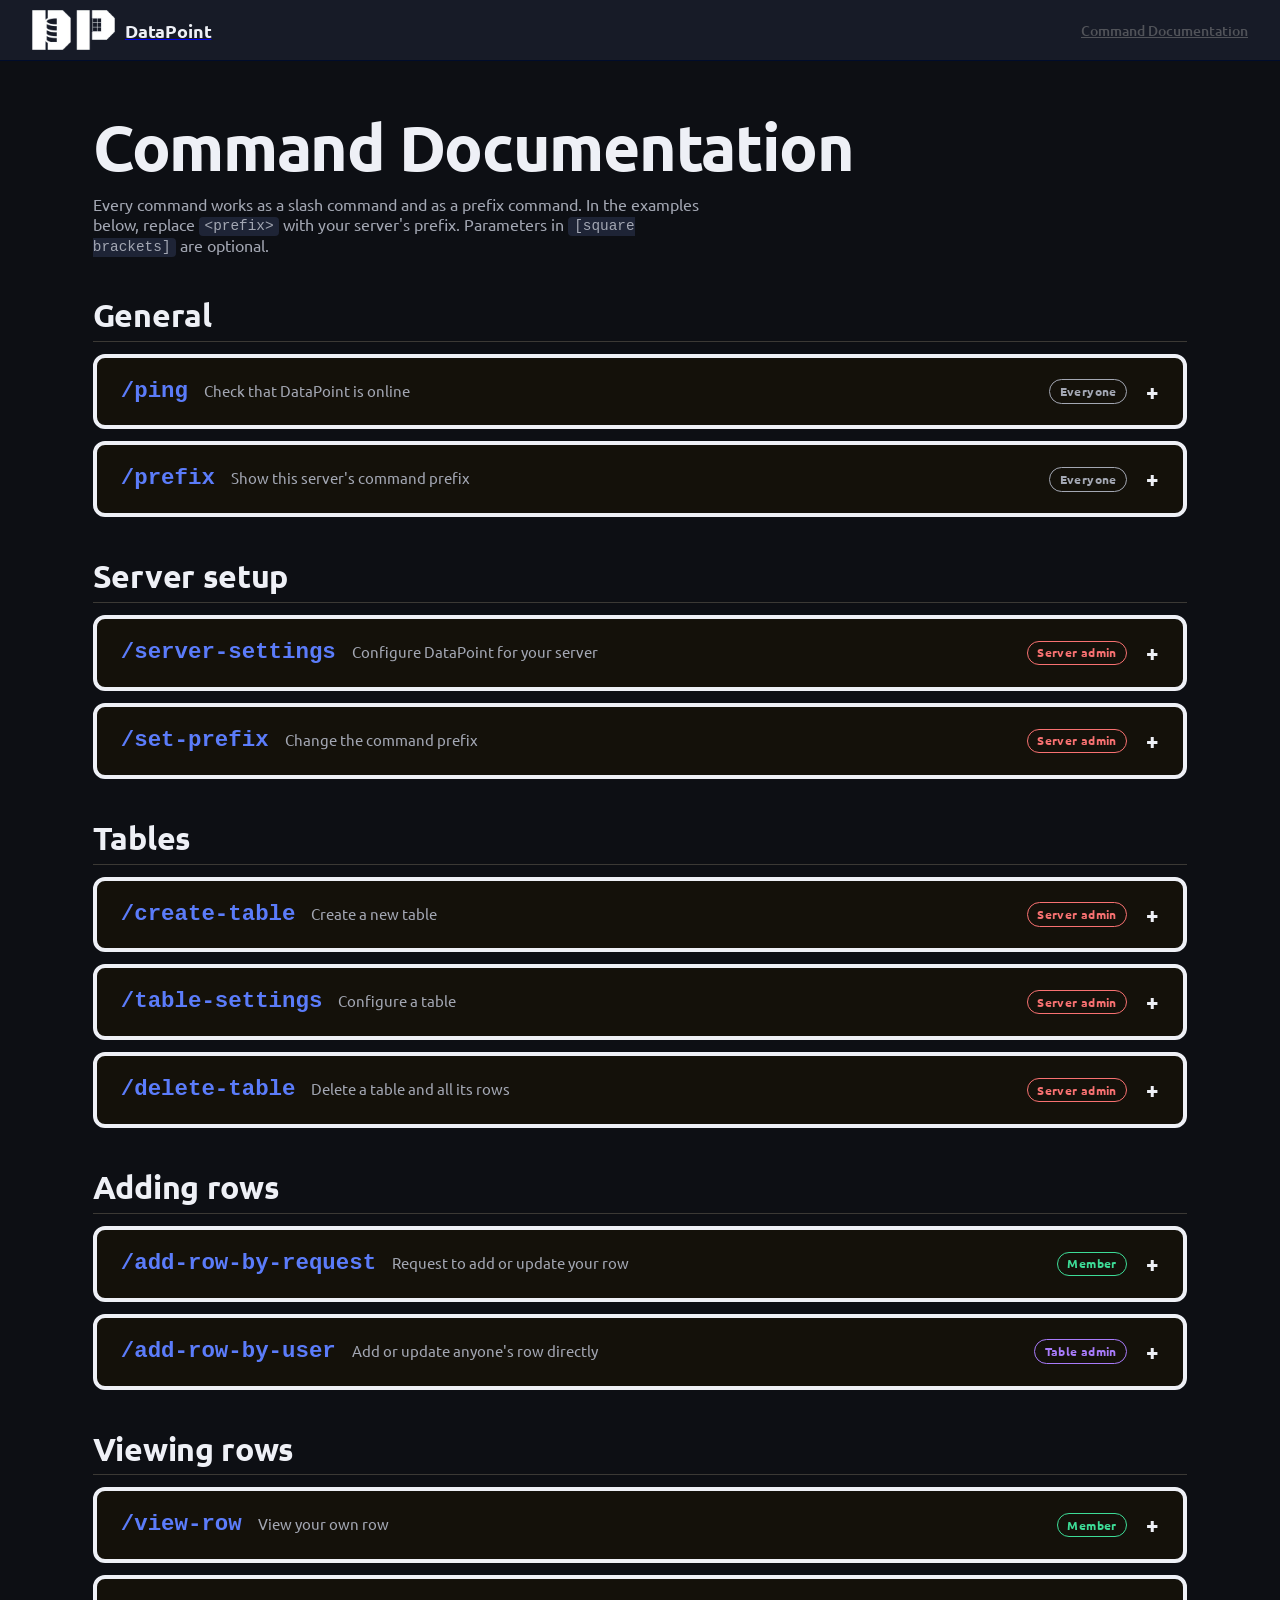
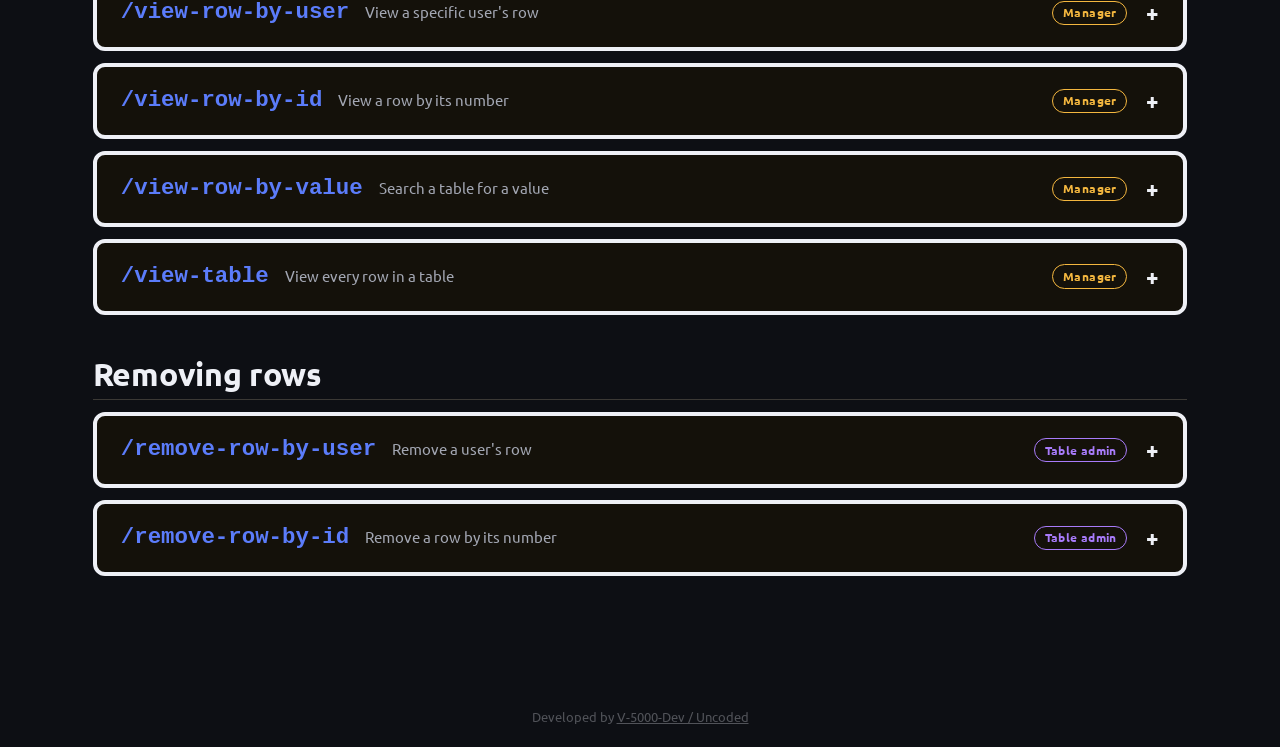
==== commit a0a4e4c9: "Commit fixed minor bug" ====
--- a/documentation.html
+++ b/documentation.html
@@ -4,7 +4,7 @@
     <meta charset="UTF-8"/>
     <meta name="viewport" content="width=device-width, initial-scale=1.0" />
     <link rel="icon" type="image/png" href="xvilogo2.png">
-    <title>XVI Studios</title>
+    <title>DataPoint – Command Documentation</title>
     <link rel="preconnect" href="https://fonts.googleapis.com" />
     <link rel="preconnect" href="https://fonts.gstatic.com" crossorigin />
 
--- a/style.css
+++ b/style.css
@@ -98,7 +98,7 @@
   flex-wrap: wrap;
   align-items: baseline;
   gap: 0.25rem 1rem;
-  padding-right: 2rem; /* room for the +/× indicator */
+  padding-right: 2rem; 
   cursor: pointer;
   font-family: var(--font-display);
   font-size: clamp(1.1rem, 2vw, 1.4rem);
@@ -131,15 +131,12 @@
   padding-top: 0.75rem;
   text-align: left;
 }
-/* Headings are centered site-wide; keep them left-aligned inside expandable boxes. */
 .expandable-body :is(h1, h2, h3, h4, h5, h6) { text-align: left; }
 .expandable-body > :first-child { margin-top: 0; }
 
-/* ---------- Documentation page ---------- */
 :root {
   --font-mono: ui-monospace, "SF Mono", Menlo, Consolas, monospace;
-  --color-muted-light: #a3a7b3; /* readable secondary text */
-}
+  --color-muted-light: #a3a7b3; 
 .docs-intro {
   width: min(1100px, 90%);
   margin: 0 auto 1.5rem;
@@ -153,7 +150,7 @@
   margin: 0;
   color: var(--color-muted-light);
 }
-/* Command name in the summary line, e.g. "/ping" */
+
 .cmd-name {
   font-family: var(--font-mono);
   font-size: 1em;
@@ -161,7 +158,6 @@
   background: none;
   padding: 0;
 }
-/* Short description next to the command name */
 .cmd-desc {
   font-family: var(--font-body);
   font-size: 0.95rem;
@@ -178,7 +174,6 @@
   max-width: none;
   margin: 0 0 0.75rem;
 }
-/* Section labels: Usage, Parameters, Permissions... */
 .expandable-body h4 {
   margin: 1.25rem 0 0.4rem;
   font-size: 0.8rem;
@@ -186,7 +181,6 @@
   text-transform: uppercase;
   color: var(--color-muted-light);
 }
-/* Inline code, e.g. `-` or `table_name` */
 .expandable-body code,
 .docs-intro code,
 .docs-section > p code,
@@ -197,7 +191,6 @@
   padding: 0.1em 0.4em;
   border-radius: 4px;
 }
-/* Code blocks for usage examples */
 .expandable-body pre {
   margin: 0 0 0.75rem;
   padding: 0.75rem 1rem;
@@ -237,13 +230,12 @@
 .docs-steps li {
   margin-bottom: 0.4rem;
 }
-/* A group of commands, e.g. "Viewing rows" */
 .docs-section {
   width: min(1100px, 90%);
   margin: 2.5rem auto 0;
   text-align: left;
   line-height: 1.6;
-  scroll-margin-top: 80px; /* keeps headings clear of the sticky top bar */
+  scroll-margin-top: 80px;
 }
 .docs-section > h2,
 .docs-section > h3 {
@@ -263,7 +255,6 @@
   margin: 0 0 0.75rem;
   color: var(--color-muted-light);
 }
-/* Expandable boxes inside a section already get their width from the section */
 .docs-section .container-expandable {
   width: 100%;
   margin: 0.75rem 0;
@@ -281,7 +272,6 @@
 .expandable-body a:hover {
   text-decoration: underline;
 }
-/* Permission badges */
 .perm {
   display: inline-block;
   padding: 0.1rem 0.6rem;
@@ -294,7 +284,7 @@
   border: 1px solid currentColor;
 }
 .container-expandable summary .perm {
-  margin-left: auto; /* push the badge to the right, before the +/× */
+  margin-left: auto;
   align-self: center;
 }
 .perm--everyone { color: var(--color-muted-light); }
@@ -418,6 +408,24 @@
 }
 
 .nav-link:hover {
+  color: var(--color-text);
+}
+
+.site-footer {
+  padding:     1.5rem 1rem;
+  text-align:  center;
+  font-family: var(--font-body);
+  font-size:   0.8rem;
+  color:       var(--color-muted);
+}
+
+.site-footer a {
+  color:      var(--color-muted);
+  text-decoration: underline;
+  transition: color 0.15s ease;
+}
+
+.site-footer a:hover {
   color: var(--color-text);
 }
 
@@ -675,6 +683,7 @@
   box-shadow: var(--shadow-glow);
   outline: none;
 }
+}
 /* .list
 {
   padding: 0;
@@ -688,4 +697,4 @@
   display: flex;
   max-height: 50px;
   border: 1px solid #ddd;
-  border-radius: 12px;} */+  border-radius: 12px;}
